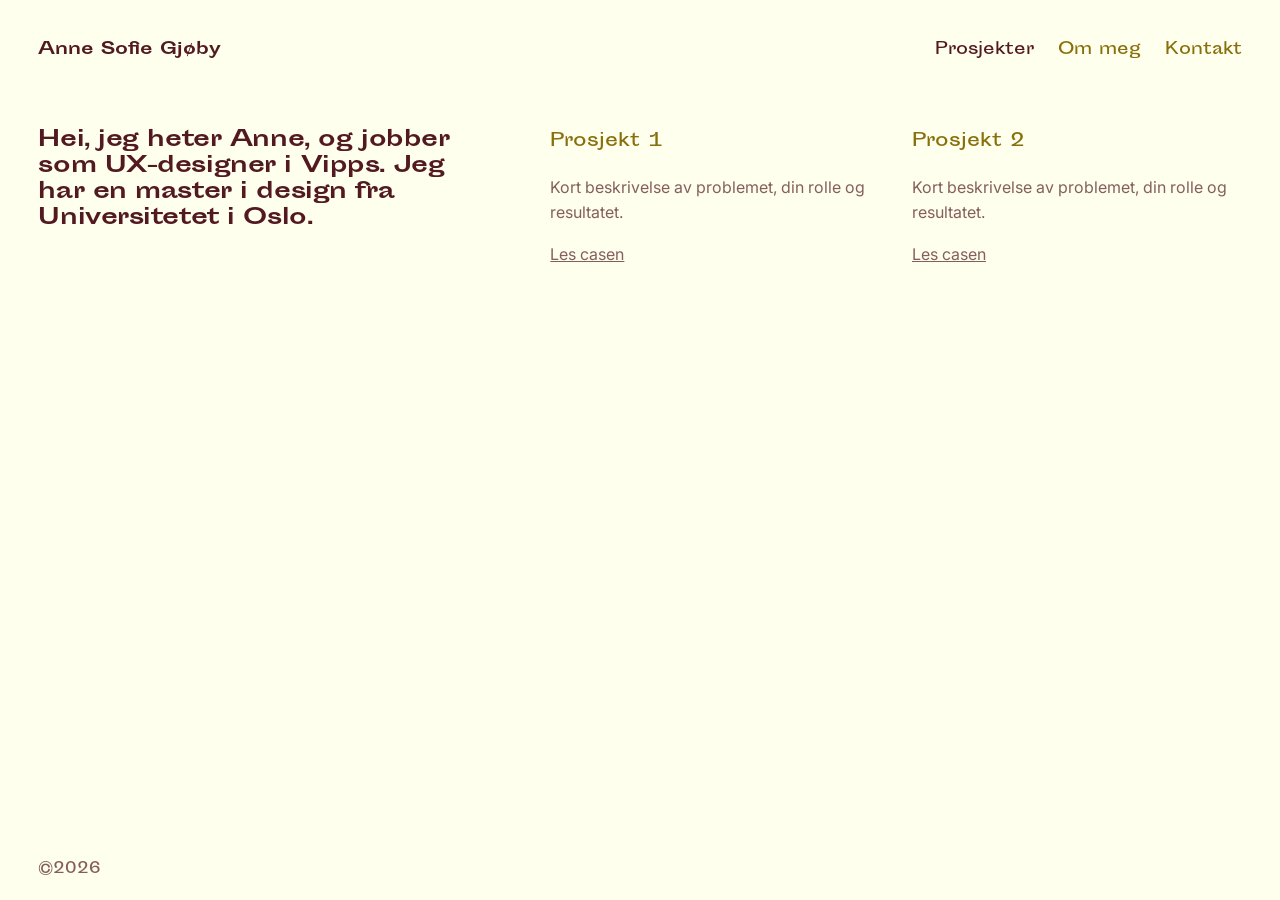
==== index.html @ 17c8d91c "Mobil: ingen meny, seksjonstitler i burgunder og mer luft mellom seksjonene Co-Authored-By: Claude S" ====
<!DOCTYPE html>
<html lang="no">
<head>
  <meta charset="UTF-8">
  <meta name="viewport" content="width=device-width, initial-scale=1">
  <title>Anne Sofie Gjøby – CV og portefølje</title>
  <meta name="description" content="CV og portefølje for Anne Sofie Gjøby, UX-designer.">
  <link rel="preconnect" href="https://fonts.googleapis.com">
  <link rel="preconnect" href="https://fonts.gstatic.com" crossorigin>
  <link href="https://fonts.googleapis.com/css2?family=Inter:wght@300;400;500;600&display=swap" rel="stylesheet">
  <link rel="stylesheet" href="css/style.css">
</head>
<body>
  <div class="split">
    <aside class="intro">
      <a class="logo" href="#hjem">Anne Sofie Gjøby</a>
      <div class="intro-text" data-cursor="Om meg">
        <h1><a class="intro-link" href="#om">Hei, jeg heter Anne, og jobber som UX-designer i Vipps. Jeg har en master i design fra Universitetet i Oslo.</a></h1>
        <img class="intro-photo" src="assets/anne.jpg" width="1215" height="1776" alt="Portrett av Anne Sofie Gjøby">
      </div>
      <p class="copyright">©2026</p>
    </aside>

    <div class="content">
      <nav class="site-nav" aria-label="Hovedmeny">
        <a href="#prosjekter">Prosjekter</a>
        <a href="#om">Om meg</a>
        <a href="#kontakt">Kontakt</a>
      </nav>

      <main>
        <section id="prosjekter" class="panel">
          <h2 class="section-title">Prosjekter</h2>
          <div id="project-list" class="cards"></div>
        </section>

        <section id="prosjekt" class="panel" hidden>
          <div id="project-detail"></div>
        </section>

        <section id="om" class="panel" hidden>
          <h2 class="section-title">CV</h2>
          <div class="cv">
            <div class="cv-col">
              <section class="cv-group">
                <h3>Arbeidserfaring</h3>
                <ul>
                  <li><span class="date">Juli 2023 – D.D.</span><strong>Senior UX designer</strong><span class="sub">Vipps</span></li>
                  <li><span class="date">August 2021 – Juni 2023</span><strong>Interaksjonsdesigner</strong><span class="sub">Sopra Steria</span></li>
                  <li><span class="date">Oktober 2020 – Juni 2021</span><strong>Deltid som UX designer</strong><span class="sub">Eyasys</span></li>
                  <li><span class="date">Juni 2020 – Juli 2020</span><strong>Sommerjobb som interaksjonsdesigner</strong><span class="sub">Bekk</span></li>
                  <li><span class="date">Januar 2018 – Desember 2018</span><strong>Gruppelærer</strong><span class="sub">Universitetet i Oslo</span></li>
                </ul>
              </section>

              <section class="cv-group">
                <h3>Utdanning</h3>
                <ul>
                  <li><span class="date">2019 – 2021</span><strong>Master i Informatikk: design, bruk og interaksjon</strong><span class="sub">Universitetet i Oslo</span></li>
                  <li><span class="date">2019</span><strong>Utveksling</strong><span class="sub">University of Melbourne</span></li>
                  <li><span class="date">2016 – 2019</span><strong>Bachelor i Informatikk: design, bruk og interaksjon</strong><span class="sub">Universitetet i Oslo</span></li>
                </ul>
              </section>
            </div>

            <div class="cv-col">
              <section class="cv-group">
                <h3>Kurs og sertifiseringer</h3>
                <ul>
                  <li><span class="date">2022</span><strong>Universell utforming</strong><span class="sub">Krav og design</span></li>
                  <li><span class="date">2022</span><strong>Universell utforming</strong><span class="sub">Grunnkurs</span></li>
                  <li><span class="date">2021</span><strong>UXQB Certified Professional for Usability and User Experience</strong><span class="sub">Foundation level (CPUX-F)</span></li>
                  <li><span class="date">2021</span><strong>Brukertesting</strong></li>
                </ul>
              </section>

              <section class="cv-group">
                <h3>Kursledelse</h3>
                <ul>
                  <li><span class="date">2022</span><strong>Kurs i avansert Miro</strong></li>
                </ul>
              </section>

              <section class="cv-group">
                <h3>Verv</h3>
                <ul>
                  <li><span class="date">2023 – D.D.</span><strong>Leder for «Strikk &amp; drikk»</strong></li>
                  <li><span class="date">2025 – 2026</span><strong>Sosialansvarlig for designavdelingen</strong></li>
                  <li><span class="date">2024</span><strong>Arrangør for «Design Days» i Vipps</strong></li>
                </ul>
              </section>
            </div>
          </div>

          <p class="download"><a href="assets/cv.pdf" download>Last ned CV</a></p>
        </section>

        <section id="kontakt" class="panel" hidden>
          <h2 class="section-title">Kontakt</h2>
          <a class="contact-link" href="mailto:annegjoby@gmail.com">
            <span class="contact-title">Send meg en mail 👋</span>
            <span class="contact-sub">annegjoby@gmail.com</span>
          </a>

          <a class="contact-link" href="https://www.linkedin.com/in/annegjoby" target="_blank" rel="noopener">
            <span class="contact-title">LinkedIn</span>
          </a>
        </section>
      </main>
    </div>
  </div>

  <script src="js/projects.js"></script>
  <script src="js/main.js"></script>
  <script src="js/cursor.js"></script>
</body>
</html>
---- css/style.css ----
/* Sporting Grotesque (Lucas Le Bihan), lisensiert under SIL Open Font License 1.1.
   Lisensteksten ligger i assets/fonts/OFL.txt. */
@font-face {
  font-family: "Sporting Grotesque";
  src: url("../assets/fonts/SportingGrotesque-Regular.otf") format("opentype");
  font-weight: 400;
  font-display: swap;
}

@font-face {
  font-family: "Sporting Grotesque";
  src: url("../assets/fonts/SportingGrotesque-Bold.otf") format("opentype");
  font-weight: 700;
  font-display: swap;
}

:root {
  --font-body: "Inter", system-ui, -apple-system, "Segoe UI", sans-serif;
  --font-display: "Sporting Grotesque", var(--font-body);
  --pad: clamp(1.25rem, 3vw, 3rem);
  --title-size: 1.125rem; /* overskrifter: prosjekttitler, CV-seksjoner og kontakt */
  --title-weight: 400;
  --burgundy: #521921;
  --butter: #FEFFED;
  --olive: #886F0B;
  --bg: var(--butter);
  --text: var(--burgundy);
  --muted: rgba(82, 25, 33, 0.7);
  --line: rgba(82, 25, 33, 0.2);
}

* { box-sizing: border-box; }

body {
  margin: 0;
  font-family: var(--font-body);
  line-height: 1.6;
  background: var(--bg);
  color: var(--text);
}

a { color: inherit; }
h1, h3 { font-family: var(--font-display); }

/* To kolonner: 40 / 60. Hele siden er smørgul. */
.split {
  display: grid;
  grid-template-columns: 2fr 3fr;
  min-height: 100vh;
  min-height: 100svh;
}

/* Venstre: presentasjon, står stille mens høyre side scroller */
.intro {
  position: sticky;
  top: 0;
  display: flex;
  flex-direction: column;
  height: 100vh;
  height: 100svh;
  padding: var(--pad);
  padding-bottom: calc(var(--pad) * 0.5); /* © står litt lengre ned */
  color: var(--burgundy);
}

.logo { font-family: var(--font-display); font-weight: 700; text-decoration: none; }

/* Navnet er ikke klikkbart på desktop (menyen tar deg dit du skal) */
@media (min-width: 801px) { .logo { pointer-events: none; } }

/* Toppstilt, på linje med overskriften til høyre */
.intro-text { margin-top: 4rem; }

.download {
  margin: 3rem 0 0;
  font-family: var(--font-display);
  font-size: 0.95rem;
}

/* Portrett under presentasjonen, kun på Om meg */
.intro-photo {
  display: none;
  height: min(46svh, 22rem);
  width: auto;
  margin-top: 2rem;
  aspect-ratio: 1215 / 1776;
}

body[data-page="om"] .intro-photo { display: block; }

.intro h1 {
  max-width: 28ch;
  margin: 0;
  font-size: clamp(1.15rem, 1.7vw, 1.6rem);
  font-weight: 600;
  line-height: 1.2;
  letter-spacing: -0.02em;
}

.copyright { margin: auto 0 0; font-family: var(--font-display); font-size: 0.9rem; color: inherit; opacity: 0.7; }

/* Høyre: meny og skiftende innhold */
.content {
  padding: 0 var(--pad) var(--pad);
}

/* Menyen blir stående øverst når innholdet scroller */
.site-nav {
  position: sticky;
  top: 0;
  z-index: 5;
  padding: var(--pad) 0 1rem;
  background: var(--butter);
  display: flex;
  justify-content: flex-end;
  gap: 1.5rem;
  font-family: var(--font-display);
}

.site-nav a { text-decoration: none; color: var(--olive); }
/* Seksjonstitler vises bare på mobil, der alt ligger på én side */
.section-title { display: none; }
.site-nav a[aria-current="page"] { color: var(--burgundy); }

.panel { padding: 3rem 0 2rem; }
.panel[hidden] { display: none; }
.panel > :first-child { margin-top: 0; }
.panel > p { max-width: 60ch; }

/* CV: to kolonner med korte rader (dato, tittel, sted) */
.cv { display: grid; grid-template-columns: 1fr 1fr; gap: 0 3rem; align-items: start; }
.cv-col { display: flex; flex-direction: column; gap: 2.5rem; }

/* .panel gjelder også de nestede <section>-ene, så nullstill padding */
.cv-group { padding: 0; }
.cv-group h3 {
  margin: 0 0 1rem;
  padding-bottom: 0.35rem;
  border-bottom: 1px solid var(--line);
  font-size: var(--title-size);
  font-weight: var(--title-weight);
  color: var(--olive);
}

.cv-group ul { margin: 0; padding: 0; list-style: none; }
.cv-group li { margin-bottom: 1.1rem; line-height: 1.35; }
.cv .date { display: block; margin-bottom: 0.25rem; font-size: 0.875rem; }
.cv strong { display: block; font-size: 1.0625rem; font-weight: 500; }
.cv .sub { display: block; font-weight: 400; }

/* Kontakt: store lenker */
.contact-link { display: block; margin-bottom: 2.5rem; text-decoration: none; }

/* Samme størrelse som presentasjonsteksten til venstre */
.contact-title {
  display: block;
  font-family: var(--font-display);
  font-size: var(--title-size);
  font-weight: var(--title-weight);
  line-height: 1.2;
  letter-spacing: -0.02em;
  color: var(--burgundy);
}

.contact-sub {
  display: block;
  margin-top: 0.25rem;
  font-weight: 300;
  overflow-wrap: anywhere;
}

.cards { display: grid; gap: 2rem; grid-template-columns: repeat(auto-fill, minmax(min(280px, 100%), 1fr)); }
.card h3 { margin-top: 0; font-size: var(--title-size); font-weight: var(--title-weight); color: var(--olive); }
.card p { color: var(--muted); }

/* Prosjektside */
.back { display: inline-block; margin-bottom: 2rem; font-family: var(--font-display); text-decoration: none; }
.detail-title { margin: 0 0 0.5rem; font-size: var(--title-size); font-weight: var(--title-weight); color: var(--olive); }
.detail-lead { margin: 0 0 0.5rem; max-width: 60ch; font-size: 1.0625rem; }
.detail-facts { margin: 0 0 1.5rem; font-size: 0.875rem; opacity: 0.7; }
#project-detail p { max-width: 60ch; }
#project-detail img { display: block; width: 100%; height: auto; margin: 1.5rem 0; }

/* Mobil: fast topplinje med navnet. Hjem er én lang side:
   presentasjon, bilde, prosjekter, CV og kontakt, hver med egen tittel. */
@media (max-width: 800px) {
  :root { --header-h: 3.5rem; }

  /* Fast stripe bak navnet, så innholdet ikke vises gjennom når man scroller */
  body::before {
    content: "";
    position: fixed;
    top: 0;
    left: 0;
    right: 0;
    height: var(--header-h);
    background: var(--butter);
    z-index: 19;
  }

  .split {
    display: flex;
    flex-direction: column;
    padding: calc(var(--header-h) + 1.5rem) var(--pad) var(--pad);
  }

  .intro, .content { display: contents; }

  /* Ingen meny på mobil. Navnet øverst tar deg til toppen av siden. */
  .site-nav { display: none; }

  .logo {
    position: fixed;
    top: 0;
    left: var(--pad);
    height: var(--header-h);
    display: flex;
    align-items: center;
    z-index: 20;
    font-size: 0.9375rem;
  }

  .intro-text { order: 1; margin-top: 0; }
  .intro h1 { max-width: none; font-size: 1.5rem; }

  main { order: 2; }
  .panel { padding: 4.5rem 0 0; scroll-margin-top: var(--header-h); }

  .section-title {
    display: block;
    margin: 0 0 1.75rem;
    font-family: var(--font-display);
    font-size: 1.375rem;
    font-weight: var(--title-weight);
    line-height: 1.2;
    color: var(--burgundy);
  }

  body[data-view="panel"] .panel { padding-top: 0.5rem; }
  .cv { grid-template-columns: 1fr; gap: 2.5rem; }

  .copyright { order: 3; margin-top: auto; padding-top: 2.5rem; }

  /* Portrett på hjem-siden */
  body[data-view="home"] .intro-photo { display: block; width: min(60vw, 240px); height: auto; }
  body[data-view="panel"] .intro-text { display: none; }
}

/* Hele prosjektkortet er klikkbart (første lenke strekkes over kortet) */
.card { position: relative; }
.card a:first-of-type::after { content: ""; position: absolute; inset: 0; }

/* Egen musepeker (se js/cursor.js).
   Pekeren er tre lag som ligger oppå hverandre og sammen gjør at alt under pekeren byttes til to farger:
   1) «filter»: gjør det som ligger under om til svart/hvitt. Alt lyst (smørgul bakgrunn) blir svart,
      alt annet (burgunder og olivengrønn tekst) blir hvitt.
   2) «multiply» med smørgul: hvitt blir smørgul, svart forblir svart.
   3) «lighten» med burgunder: svart blir burgunder, smørgul forblir smørgul.
   Resultat: over smørgul bakgrunn er pekeren burgunder, over alt annet er den smørgul,
   og tekst under pekeren bytter dermed til motsatt farge, også olivengrønn. */
.has-cursor, .has-cursor a, .has-cursor button { cursor: none; }

.cursor {
  position: fixed;
  top: 0;
  left: 0;
  z-index: 1000;
  pointer-events: none;
}

.cursor--multiply { z-index: 1001; mix-blend-mode: multiply; }
.cursor--lighten { z-index: 1002; mix-blend-mode: lighten; }

.cursor__dot {
  display: flex;
  align-items: center;
  justify-content: center;
  width: 80px;
  height: 80px;
  margin: -40px 0 0 -40px;
  border-radius: 50%;
  transform: scale(0);
  transition: transform 0.3s cubic-bezier(0.34, 1.56, 0.64, 1);
}

.cursor--filter .cursor__dot {
  -webkit-backdrop-filter: grayscale(1) brightness(0.625) contrast(12) invert(1);
  backdrop-filter: grayscale(1) brightness(0.625) contrast(12) invert(1);
}

/* Lag 2 og 3 er litt større enn lag 1, så kanten av sirkelen ikke får en mørk kant */
.cursor--multiply .cursor__dot,
.cursor--lighten .cursor__dot { width: 88px; height: 88px; margin: -44px 0 0 -44px; }

.cursor--multiply .cursor__dot { background: var(--butter); }
.cursor--lighten .cursor__dot { background: var(--burgundy); }

.cursor_active .cursor__dot { transform: scale(0.25); }
.cursor_active.cursor_hover .cursor__dot { transform: scale(0.6); }
.cursor_active.cursor_down .cursor__dot { transform: scale(0.2); }

/* Sirkel med tekst (over prosjekter og presentasjonen): helt dekkende, ingen filter */
.cursor_message.cursor--multiply, .cursor_message.cursor--lighten { display: none; }

.cursor_active.cursor_message .cursor__dot {
  -webkit-backdrop-filter: none;
  backdrop-filter: none;
  background: var(--burgundy);
  color: var(--butter);
  transform: scale(1);
}

.cursor_active.cursor_message.cursor_down .cursor__dot { transform: scale(0.9); }

/* Over portrettet er pekeren ensfarget burgunder, uten filter */
.cursor_solid.cursor--multiply, .cursor_solid.cursor--lighten { display: none; }

.cursor_solid.cursor--filter .cursor__dot {
  -webkit-backdrop-filter: none;
  backdrop-filter: none;
  background: var(--burgundy);
}

/* Nettlesere uten backdrop-filter får en enkel, ensfarget peker */
@supports not ((backdrop-filter: blur(1px)) or (-webkit-backdrop-filter: blur(1px))) {
  .cursor--multiply, .cursor--lighten { display: none; }
  .cursor--filter .cursor__dot { background: var(--burgundy); }
}

.cursor__message {
  font-family: var(--font-display);
  font-size: 1rem;
  max-width: 2.5rem; /* smalt nok til at «Om meg» deles på to linjer */
  line-height: 1.15;
  text-align: center;
  opacity: 0;
  transition: opacity 0.2s;
}

.cursor_message .cursor__message { opacity: 1; }

@media (prefers-reduced-motion: reduce) {
  .cursor__dot, .cursor__message { transition: none; }
}

/* Presentasjonsteksten er en lenke til Om meg */
.intro-link { color: inherit; text-decoration: none; }
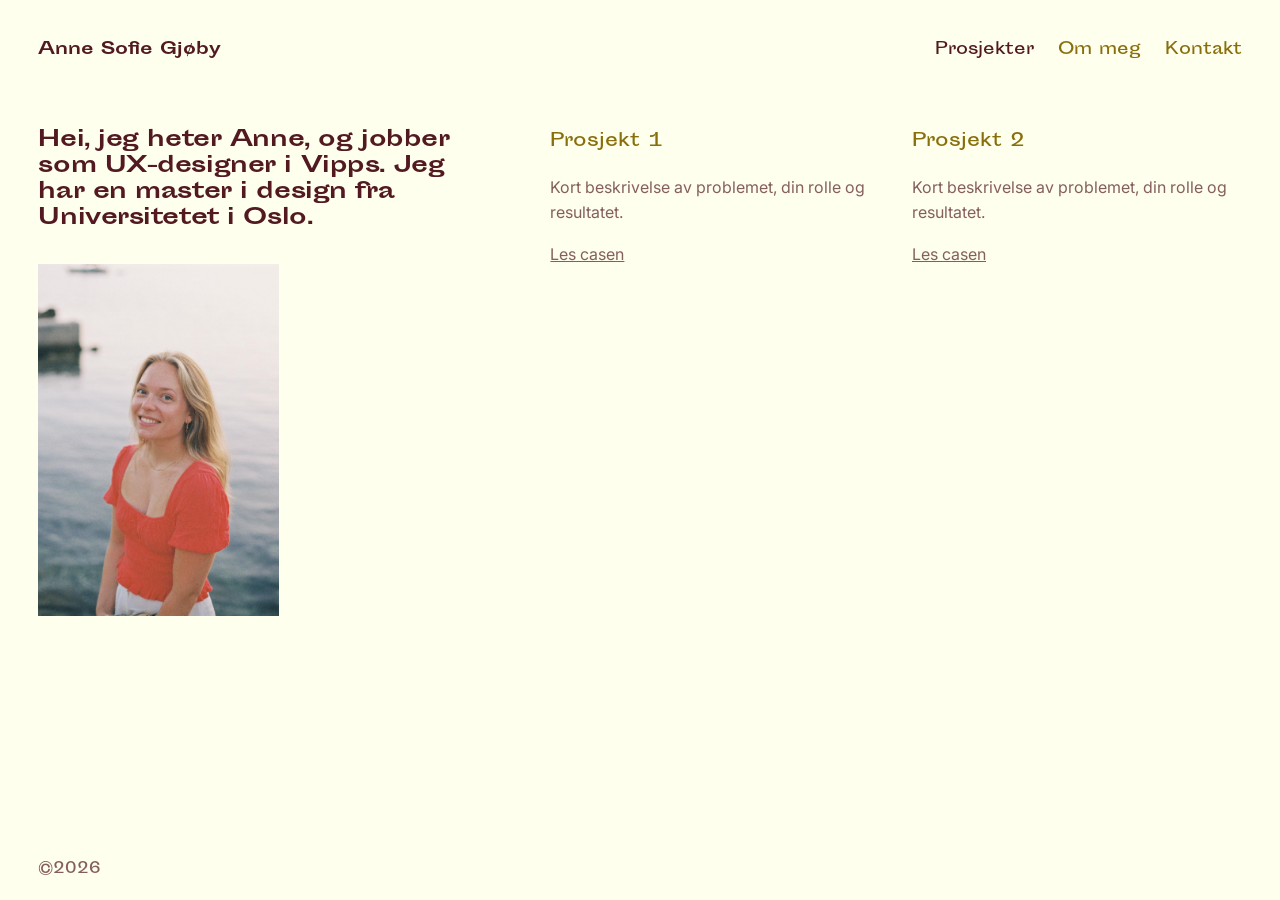
==== commit 56c5a862: "Portrettet vises på alle sider på desktop «Om meg» på pekeren ligger nå bare på selve teksten, ikke " ====
--- a/index.html
+++ b/index.html
@@ -14,8 +14,8 @@
   <div class="split">
     <aside class="intro">
       <a class="logo" href="#hjem">Anne Sofie Gjøby</a>
-      <div class="intro-text" data-cursor="Om meg">
-        <h1><a class="intro-link" href="#om">Hei, jeg heter Anne, og jobber som UX-designer i Vipps. Jeg har en master i design fra Universitetet i Oslo.</a></h1>
+      <div class="intro-text">
+        <h1 data-cursor="Om meg"><a class="intro-link" href="#om">Hei, jeg heter Anne, og jobber som UX-designer i Vipps. Jeg har en master i design fra Universitetet i Oslo.</a></h1>
         <img class="intro-photo" src="assets/anne.jpg" width="1215" height="1776" alt="Portrett av Anne Sofie Gjøby">
       </div>
       <p class="copyright">©2026</p>
@@ -39,7 +39,7 @@
         </section>
 
         <section id="om" class="panel" hidden>
-          <h2 class="section-title">CV</h2>
+          <h2 class="section-title">Om meg</h2>
           <div class="cv">
             <div class="cv-col">
               <section class="cv-group">
@@ -84,9 +84,9 @@
               <section class="cv-group">
                 <h3>Verv</h3>
                 <ul>
-                  <li><span class="date">2023 – D.D.</span><strong>Leder for «Strikk &amp; drikk»</strong></li>
-                  <li><span class="date">2025 – 2026</span><strong>Sosialansvarlig for designavdelingen</strong></li>
-                  <li><span class="date">2024</span><strong>Arrangør for «Design Days» i Vipps</strong></li>
+                  <li><span class="date">2023 – D.D.</span><strong>Leder for «Strikk &amp; drikk»</strong><span class="sub">Vipps</span></li>
+                  <li><span class="date">2025 – 2026</span><strong>Sosialansvarlig for designavdelingen</strong><span class="sub">Vipps</span></li>
+                  <li><span class="date">2024</span><strong>Arrangør for «Design Days»</strong><span class="sub">Vipps</span></li>
                 </ul>
               </section>
             </div>
--- a/css/style.css
+++ b/css/style.css
@@ -65,9 +65,6 @@
 
 .logo { font-family: var(--font-display); font-weight: 700; text-decoration: none; }
 
-/* Navnet er ikke klikkbart på desktop (menyen tar deg dit du skal) */
-@media (min-width: 801px) { .logo { pointer-events: none; } }
-
 /* Toppstilt, på linje med overskriften til høyre */
 .intro-text { margin-top: 4rem; }
 
@@ -77,16 +74,15 @@
   font-size: 0.95rem;
 }
 
-/* Portrett under presentasjonen, kun på Om meg */
+/* Portrett under presentasjonen */
 .intro-photo {
-  display: none;
+  display: block;
   height: min(46svh, 22rem);
   width: auto;
   margin-top: 2rem;
   aspect-ratio: 1215 / 1776;
 }
 
-body[data-page="om"] .intro-photo { display: block; }
 
 .intro h1 {
   max-width: 28ch;
